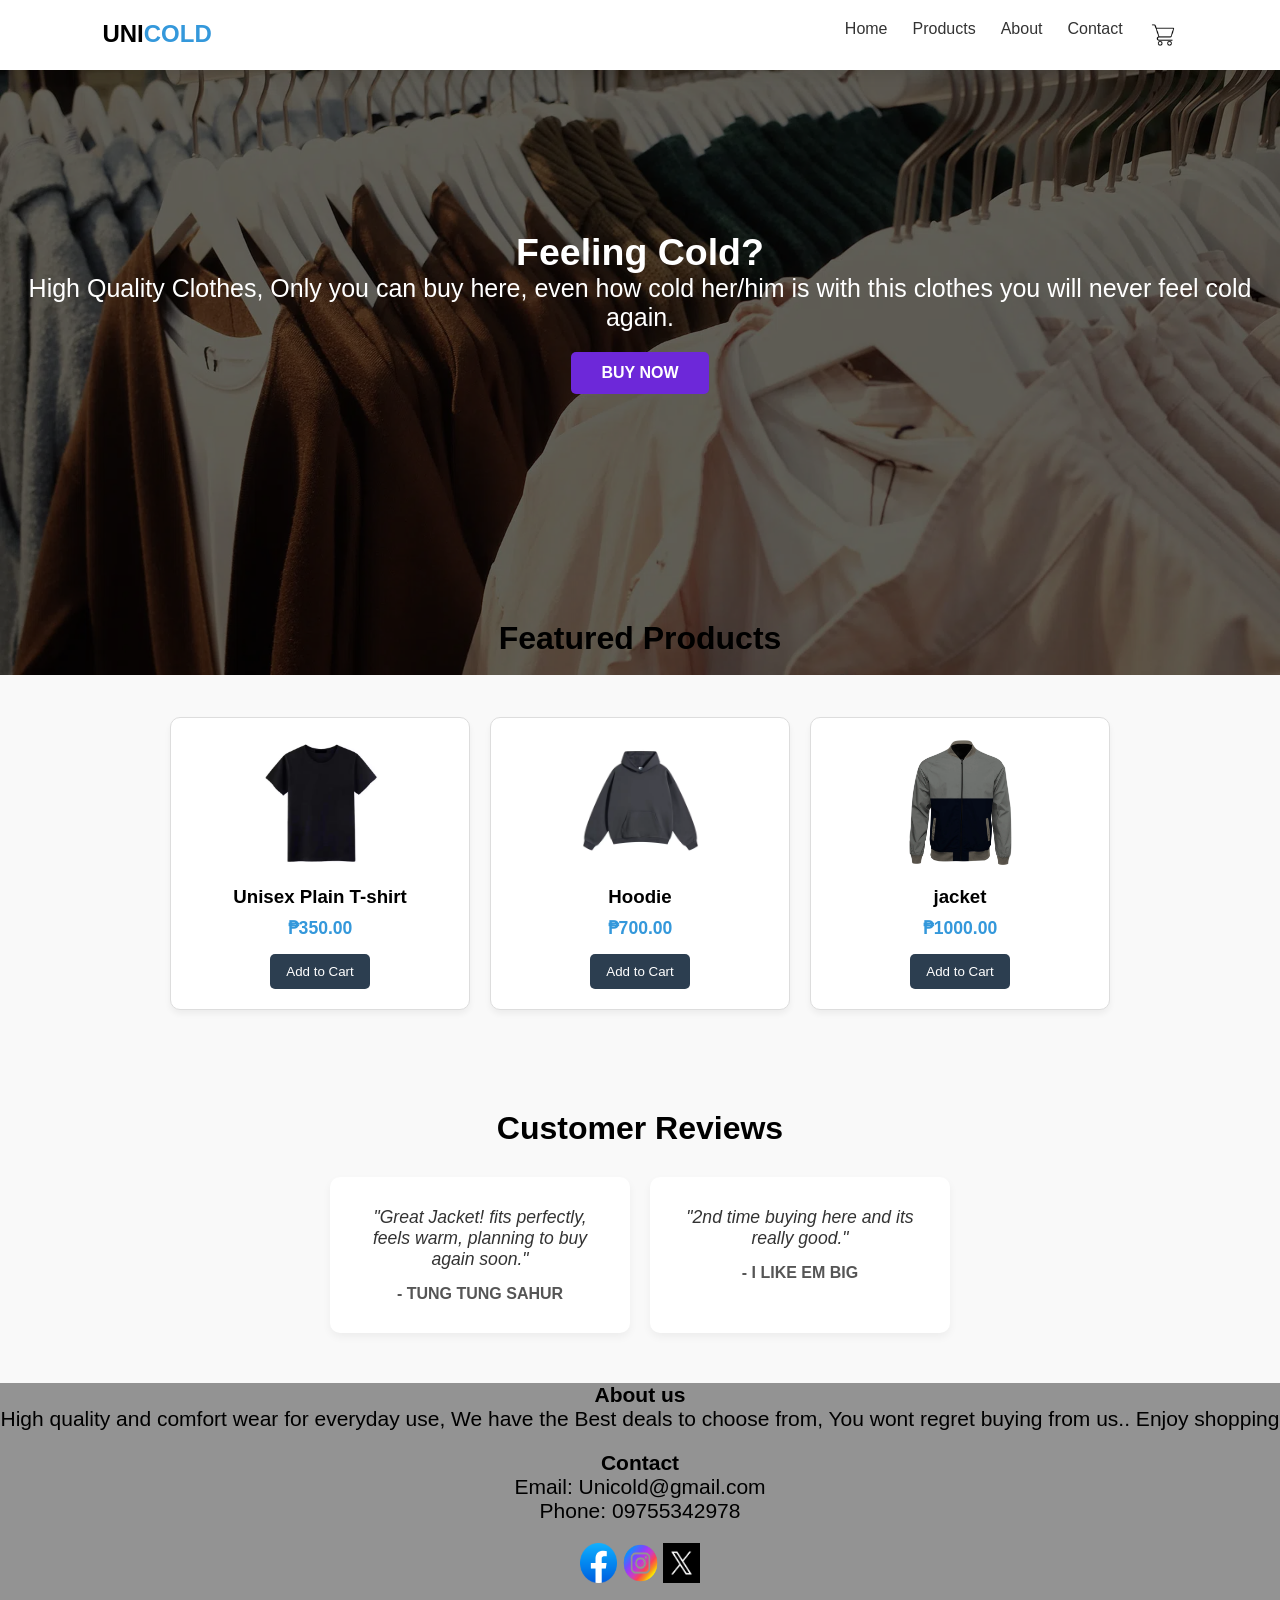
==== LandingPage.html @ 52284995 "landing" ====
<!DOCTYPE html>
<html lang="en">
<head>
    <meta charset="UTF-8">
    <meta name="viewport" content="width=device-width, initial-scale=1.0">
    <title>UNICOLD</title>
    <link rel="stylesheet" href="style.css">
</head>
<body>
    <header class="navbar">
        <div class="logo">UNI<span>COLD</span></div>
        <nav>
            <ul class="nav">
                <li><a href="#">Home</a></li>
                <li><a href="#Products">Products</a></li>
                <li><a href="#About">About</a></li>
                <li><a href="#Contact">Contact</a></li>
                <li><a href="C:\Users\earl\OneDrive\Desktop\Landingpage\Cart.html"><img src="Cart.jpg" id="Cart"></a></li>
            </ul>
        </nav>
    </header>

    <section class="Banner">
        <img src="BG1.jpg" alt="Background" class="banner-img">
        <div class="b-contents">
            <h1>Feeling Cold?</h1>
            <p>High Quality Clothes, Only you can buy here, even how cold her/him is with this clothes you will never feel cold again.</p>
            <a href="#Products" class="p-btn">BUY NOW</a>
        </div>

    </section>

    <section class="Products" id="Products">
        <h2>Featured Products</h2>
        <div class="product-card">
            <img src="PRODUCT1.jpg">
                <h3>Unisex Plain T-shirt</h3>
                <p class="price">₱350.00</p>
                <button class="cart-btn" onclick="showSuccess()">Add to Cart</button>
            </div>
            <div class="product-card">
                <img src="PRODUCT2.jpg">
                <h3>Hoodie</h3>
                <p class="price">₱700.00</p>
                <button class="cart-btn" onclick="showSuccess()">Add to Cart</button>
            </div>
            <div class="product-card">
                <img src="PRODUCT3.jpg">
                <h3>jacket</h3>
                <p class="price">₱1000.00</p>
                <button class="cart-btn" onclick="showSuccess()">Add to Cart</button>
            </div>
        </div>
    </section>

    <section class="reviews-section">
        <h2>Customer Reviews</h2>
        <div class="reviews-container">
            <div class="review-card">
            <p class="review-text">"Great Jacket! fits perfectly, feels warm, planning to buy again soon."</p>
            <p class="review-author">- TUNG TUNG SAHUR</p>
        </div>

        <div class="review-card">
            <p class="review-text">"2nd time buying here and its really good."</p>
            <p class="review-author">- I LIKE EM BIG</p>
            </div>
        </div>
    </section>

    <div id="toast-message">Successfully added to cart!</div>
    <script>
        function showSuccess() {
            var toast = document.getElementById("toast-message");
            toast.className = "show";
            setTimeout(function(){ 
                toast.className = toast.className.replace("show", ""); 
            }, 3000);
            const buttons = document.querySelectorAll('.cart-btn');
            buttons.forEach(button => {
            button.addEventListener('click', function() {
        showSuccess();
    });
});
        }
    </script>

    <footer>
        <div class="footer">
            <section class="About" id="About">
                <div>
                    <h3>About us</h3>
                    <p>High quality and comfort wear for everyday use, We have the Best deals to choose from, You wont regret buying from us.. Enjoy shopping</p>
                </div>
            </section>

            <section id="Contact">
                <div class="Contacts">
                    <h3>Contact</h3>
                    <p>Email: Unicold@gmail.com</p>
                    <p>Phone: 09755342978</p>
                </div>
                <div class="socials">
                    <a href="FB"></a>
                    <a href="IG"></a>
                    <a href="X"></a>
                    <span>
                        <a href="https://www.facebook.com/earl.llena.1"><img src="FB.jpg" id="FB"></a>
                    </span>
                     <span>
                        <a href="https://l.facebook.com/l.php?u=https%3A%2F%2Fwww.instagram.com%2Fllenaearl%3Ffbclid%3DIwZXh0bgNhZW0CMTAAYnJpZBExQ0hrYnNLSDNWWnRXRU4yZHNydGMGYXBwX2lkEDIyMjAzOTE3ODgyMDA4OTIAAR6R7J_TNQaFTLR5_ZJ5npy1evN8SxaO5yC8N4EsV3uiNFBjWUENNqPSrBIEqg_aem_kLTm-a-v7XTkpGMQNK9STg&h=AT5ZTZh1RIWpxJ5zS6k1iO2pX1HCswmZfQxOFNwTOZb-iicSIn8C1KB6_JxYQk3K9O4Li8LCWemkr1IM6RHClLZawb0BKRU2lyaZS5Je3nlWH2h58FpZTLQSfYY2oWJT7JVJLCs6KAWZjxQXpqMm"><IMG src="IG.jpg" id="IG"></a>
                     </span> 
                     <span>
                        <a href="https://x.com/elonmusk"><img src="X.jpg" id="X"></a>
                     </span>
                </div>
                <p class="legal">
                    <a>Privacy Policy</a> | <a>Terms & Conditions</a>
                </p>
            </div>
    </footer>


</body>
---- style.css ----
* {
    margin: 0;
    padding: 0;
    box-sizing: border-box;
    font-family: 'Segoe UI', Tahoma, Geneva, Verdana, sans-serif;
}
body { background-color: #f9f9f9; }

.navbar {
    display: flex;
    justify-content: space-between;
    padding: 20px 8%;
    background: #fff;
    box-shadow: 0 3px 15px rgba(0,0,0,0.1);
    position: sticky;
    top: 0;
    z-index: 1000;
    list-style-type: none;
}

.logo { font-size: 1.5rem; font-weight: bold; }
.logo span {color: #3498db;}

.nav {display: flex; list-style: none;}
.nav li {margin-left: 25px;}
.nav a { text-decoration: none; color: #333; font-weight: 500; }
.nav img {  
    display: flex;
    list-style: none;
    align-items: center; 
    gap: 20px;
    height: 30px;
    margin-left: auto;
}
.nav a:hover {
    color: #007bff; 
    border-bottom: 3px solid #007bff; 
}

.nav img:hover{
    color: #007bff; 
    border-bottom: 3px solid #007bff; 
}

.Banner {
  background-size: cover;
  height: 500px;
  background-position: center;
  display: flex;
  justify-content: center;
  align-items: center;
  text-align: center;
  color: white;
}

.b-contents {
    font-size: 25px;
    margin-bottom: 15px;
}

.b-contets p {
  max-width: 700px;
  font-size: 18px;
  margin-bottom: 20px;
}

.p-btn {
    display: inline-block;
    background-color: #6d28d9; 
    color: white;
    padding: 12px 30px;
    text-decoration: none;
    font-weight: bold;
    font-size: 16px;
    border-radius: 5px; 
    margin-top: 20px;
}

.p-btn:hover { transform: translateY(-5px); }

.banner-img {
    position: absolute;
    top: 0;
    left: 0;
    width: 100%;
    height: 75%;
    object-fit: cover; 
    z-index: -1; 
    filter: brightness(40%); 
}

.About {
    text-align: center;
    font-size: 21px;

}

.Featured {
    text-align: center;
}

.Products h2 {
    margin-bottom: 40px;
    font-size: 2rem;
    width: 100%;
}

.Products { 
    padding: 50px 8%; 
    justify-content: center;
    padding: 50px 8%; 
    display: flex;         
    flex-wrap: wrap;       
    justify-content: center; 
    gap: 20px;             
    text-align: center; 
}


.product-grid {
    display: grid;
    grid-template-columns: repeat(auto-fit, minmax(250px, 1fr));
    gap: 30px;
}

.product-card {
    background: white;
    padding: 20px;
    border-radius: 10px;
    box-shadow: 0 4px 6px rgba(0,0,0,0.05);
    transition: transform 0.3s;
    width: 300px;
    border: 1px solid #ddd;
}


.product-card:hover { transform: translateY(-5px); }
.product-card img { width: 50%; border-radius: 5px; }
.product-card h3 { margin: 15px 0 10px; }
.price { color: #3498db; font-weight: bold; font-size: 1.1rem; margin-bottom: 15px; }

.cart-btn {
    width: 100px;
    padding: 10px;
    border: none;
    background: #2c3e50;
    color: white;
    border-radius: 5px;
    cursor: pointer;
}

.Carton {
    display: flex;
    flex-direction: column; 
    justify-content: center;
    align-items: center;
    text-align: center;
    min-height: 70vh; 
    gap: 20px;
    color: white;
}

.Carton h1 {

    font-size: 3rem;
    font-weight: bold;
    margin: 0;
}

.Carton p {
    font-size: 20px;
    margin-bottom: 40px;
}

.c-btn {
    display: inline-block;
    background-color: #6d28d9; 
    color: white;
    padding: 12px 30px;
    text-decoration: none;
    font-weight: bold;
    font-size: 16px;
    border-radius: 5px; 
    margin-top: 20px
}

.c-btn:hover { transform: translateY(-5px); }

.reviews-section {
    padding: 50px 20px;
    text-align: center;
    background-color: #f9f9f9; /* Light grey to separate it from white sections */
}

.reviews-section h2 {
    font-size: 2rem;
    margin-bottom: 30px;
    font-family: sans-serif;
}

.reviews-container {
    display: flex;
    justify-content: center;
    gap: 20px;
    flex-wrap: wrap; 
}

.review-card {
    background: white;
    padding: 30px;
    border-radius: 10px;
    box-shadow: 0 4px 8px rgba(0,0,0,0.05); 
    width: 300px;
    text-align: center;
}

.review-text {
    font-style: italic;
    font-size: 1.1rem;
    margin-bottom: 15px;
    color: #333;
}

.review-author {
    font-weight: bold;
    color: #555;
}

#toast-message {
  visibility: hidden; 
  min-width: 250px;
  background-color: #333;
  color: #fff;
  text-align: center;
  border-radius: 5px;
  padding: 16px;
  position: fixed;
  z-index: 1;
  bottom: 30px;
  left: 50%;
  transform: translateX(-50%);
}

#toast-message.show {
  visibility: visible;
  animation: fadein 0.5s, fadeout 0.5s 2.5s; 
}

.footer div { 
    margin-bottom: 20px; 
    text-align: center; 
}
.footer h3 {
    text-align: center;
    font-size: 21px;
}
.Contact p { 
    font-size: larger;
    text-align: center;
}
.legal a { color: #bdc3c7; text-decoration: none; font-size: 0.9rem; text-align: center; }
.socials { 
    text-align: center;
}
.socials img {
    width: 37px;
    height: 40px;
    cursor: pointer;
}
.footer {
    background-color: #939393;
}
.footer p {
    font-size: 21px;
}
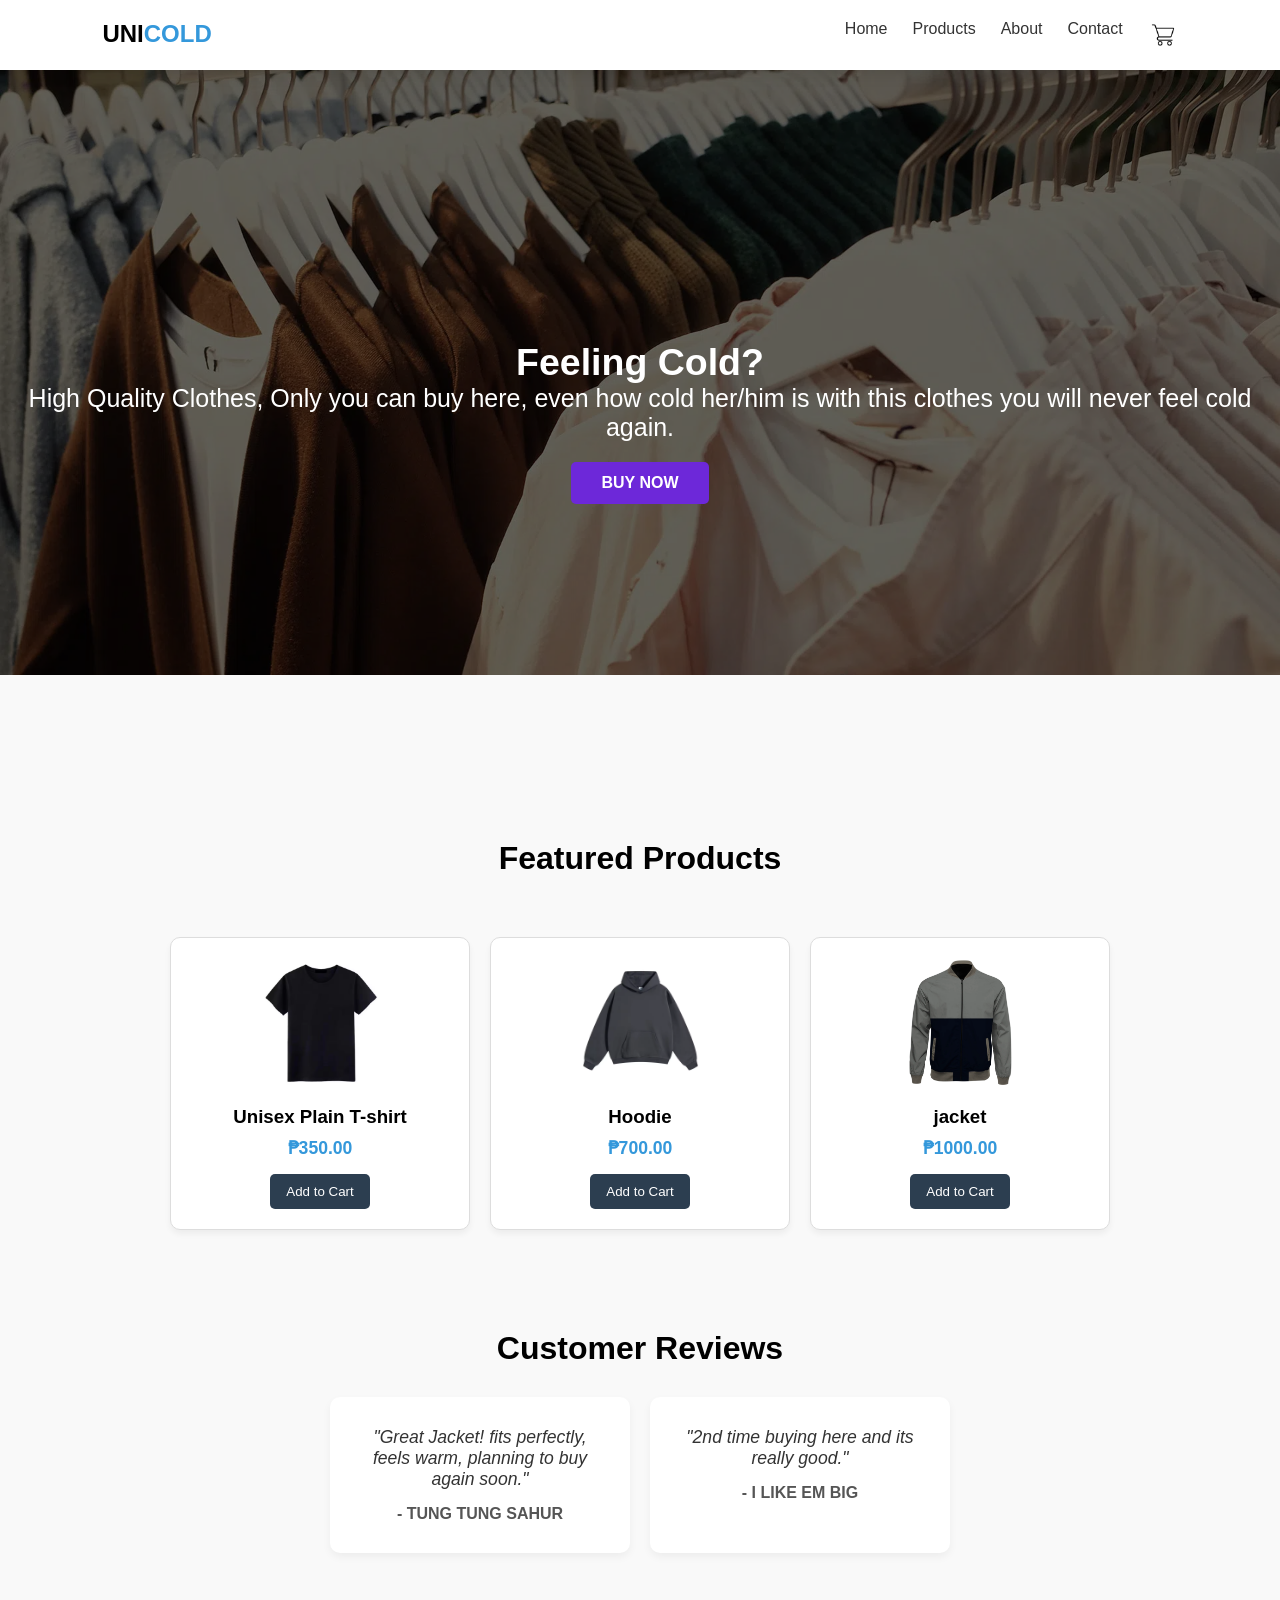
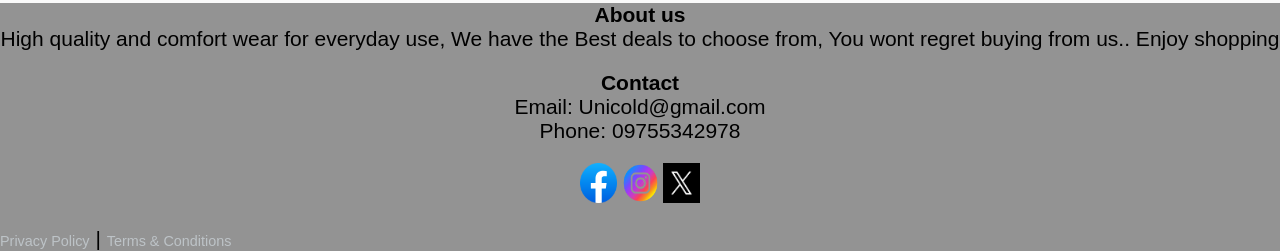
==== commit cecbdaca: "layout change" ====
--- a/style.css
+++ b/style.css
@@ -44,13 +44,33 @@
 
 .Banner {
   background-size: cover;
-  height: 500px;
-  background-position: center;
-  display: flex;
-  justify-content: center;
-  align-items: center;
-  text-align: center;
-  color: white;
+    background-position: center;
+    min-height: 80vh; 
+    display: flex;
+    flex-direction: column;
+    justify-content: center;
+    align-items: center;
+    text-align: center;
+    color: white;
+    padding: 20px; 
+}
+
+@media screen and (max-width: 768px) {
+.Banner h1 { 
+    font-size: 2rem; 
+    margin-bottom: 15px;
+}
+
+.Banner p { 
+    font-size: 1rem;
+    width: 90%; 
+    line-height: 1.4;
+}
+    
+.navbar {
+    flex-wrap: wrap; 
+}
+
 }
 
 .b-contents {
@@ -246,6 +266,8 @@
   animation: fadein 0.5s, fadeout 0.5s 2.5s; 
 }
 
+
+
 .footer div { 
     margin-bottom: 20px; 
     text-align: center; 
